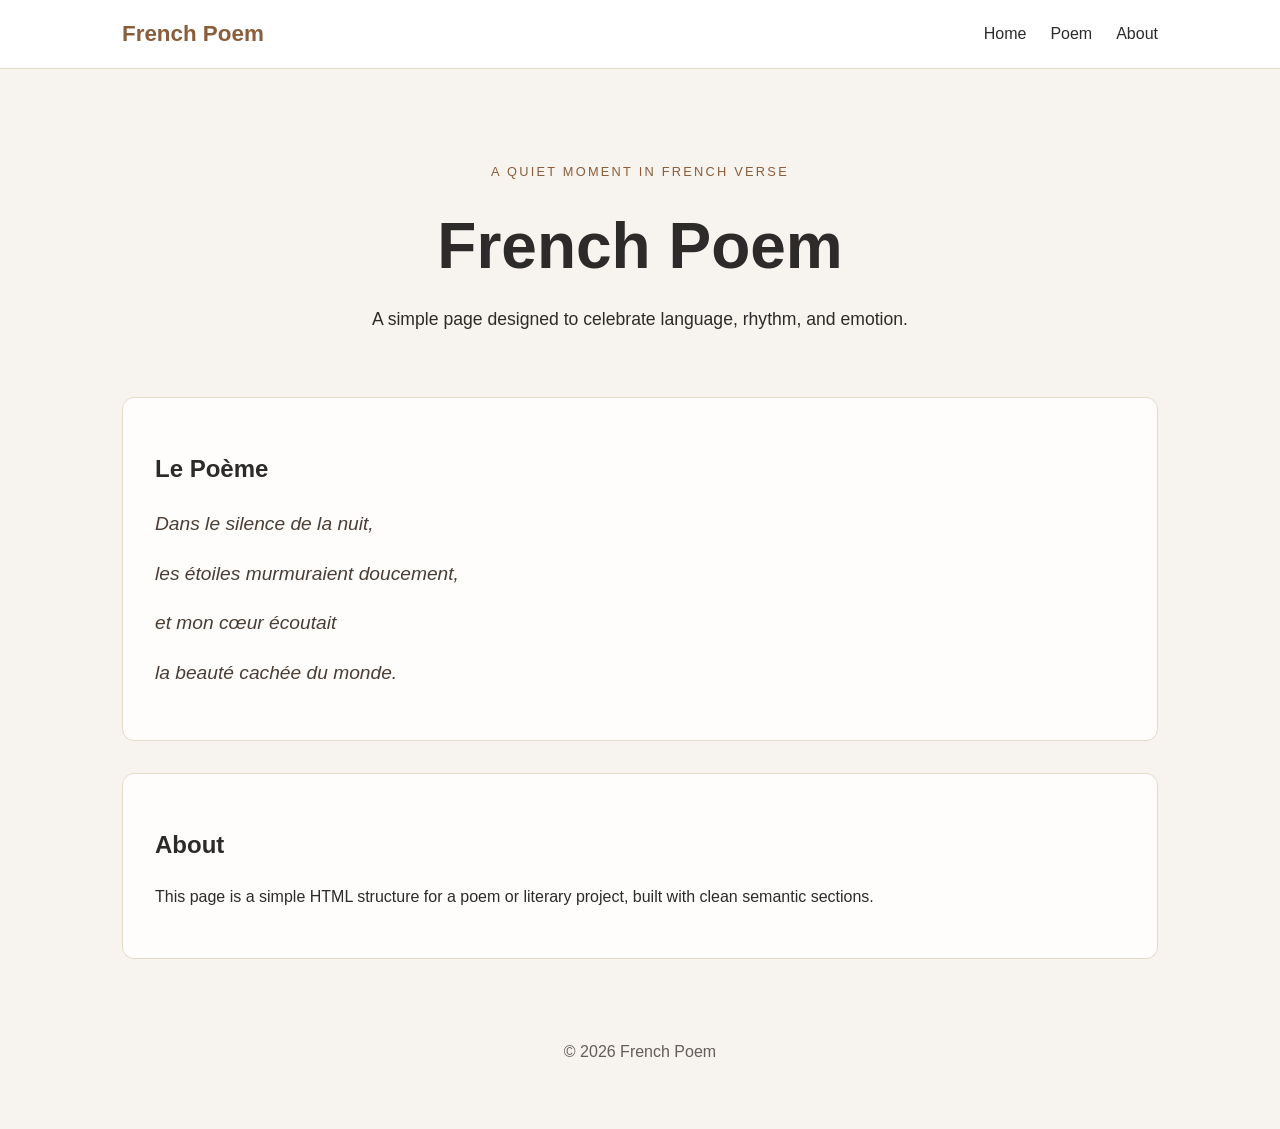
==== French-Poem/index.html @ 1a202169 "Add files via upload" ====
<!DOCTYPE html>
<html lang="en">
  <head>
    <meta charset="UTF-8" />
    <meta name="viewport" content="width=device-width, initial-scale=1.0" />
    <title>French Poem</title>
    <link rel="stylesheet" href="style.css" />
  </head>
  <body>
    <header class="site-header">
      <nav class="nav">
        <div class="brand">French Poem</div>
        <ul>
          <li><a href="#home">Home</a></li>
          <li><a href="#poem">Poem</a></li>
          <li><a href="#about">About</a></li>
        </ul>
      </nav>
    </header>

    <main id="home">
      <section class="hero">
        <p class="tagline">A quiet moment in French verse</p>
        <h1>French Poem</h1>
        <p class="intro">
          A simple page designed to celebrate language, rhythm, and emotion.
        </p>
      </section>

      <section id="poem" class="poem-section">
        <h2>Le Poème</h2>
        <div class="poem">
          <p>Dans le silence de la nuit,</p>
          <p>les étoiles murmuraient doucement,</p>
          <p>et mon cœur écoutait</p>
          <p>la beauté cachée du monde.</p>
        </div>
      </section>

      <section id="about" class="about-section">
        <h2>About</h2>
        <p>
          This page is a simple HTML structure for a poem or literary project,
          built with clean semantic sections.
        </p>
      </section>
    </main>

    <footer class="site-footer">
      <p>© 2026 French Poem</p>
    </footer>
  </body>
</html>
---- French-Poem/style.css ----
:root {
  --bg: #f7f3ee;
  --text: #2d2a2a;
  --accent: #8a5e3b;
  --card: #fffdfb;
  --border: #e7d9c7;
}

* {
  box-sizing: border-box;
}

body {
  margin: 0;
  font-family: Arial, Helvetica, sans-serif;
  background: var(--bg);
  color: var(--text);
  line-height: 1.6;
}

.site-header {
  background: #fff;
  border-bottom: 1px solid var(--border);
}

.nav {
  max-width: 1100px;
  margin: 0 auto;
  padding: 1rem 2rem;
  display: flex;
  justify-content: space-between;
  align-items: center;
}

.brand {
  font-size: 1.4rem;
  font-weight: bold;
  color: var(--accent);
}

.nav ul {
  list-style: none;
  display: flex;
  gap: 1.5rem;
  margin: 0;
  padding: 0;
}

.nav a {
  text-decoration: none;
  color: var(--text);
}

main {
  max-width: 1100px;
  margin: 0 auto;
  padding: 2rem;
}

.hero {
  padding: 3rem 0 2rem;
  text-align: center;
}

.tagline {
  text-transform: uppercase;
  letter-spacing: 0.14rem;
  color: var(--accent);
  font-size: 0.8rem;
}

.hero h1 {
  font-size: clamp(2.5rem, 5vw, 4rem);
  margin: 0.5rem 0;
}

.intro {
  max-width: 700px;
  margin: 0 auto;
  font-size: 1.1rem;
}

.poem-section,
.about-section {
  background: var(--card);
  border: 1px solid var(--border);
  border-radius: 12px;
  padding: 2rem;
  margin-top: 2rem;
}

.poem {
  font-style: italic;
  font-size: 1.2rem;
  color: #4a3d35;
}

.site-footer {
  text-align: center;
  padding: 2rem 1rem 3rem;
  color: #645d5a;
}
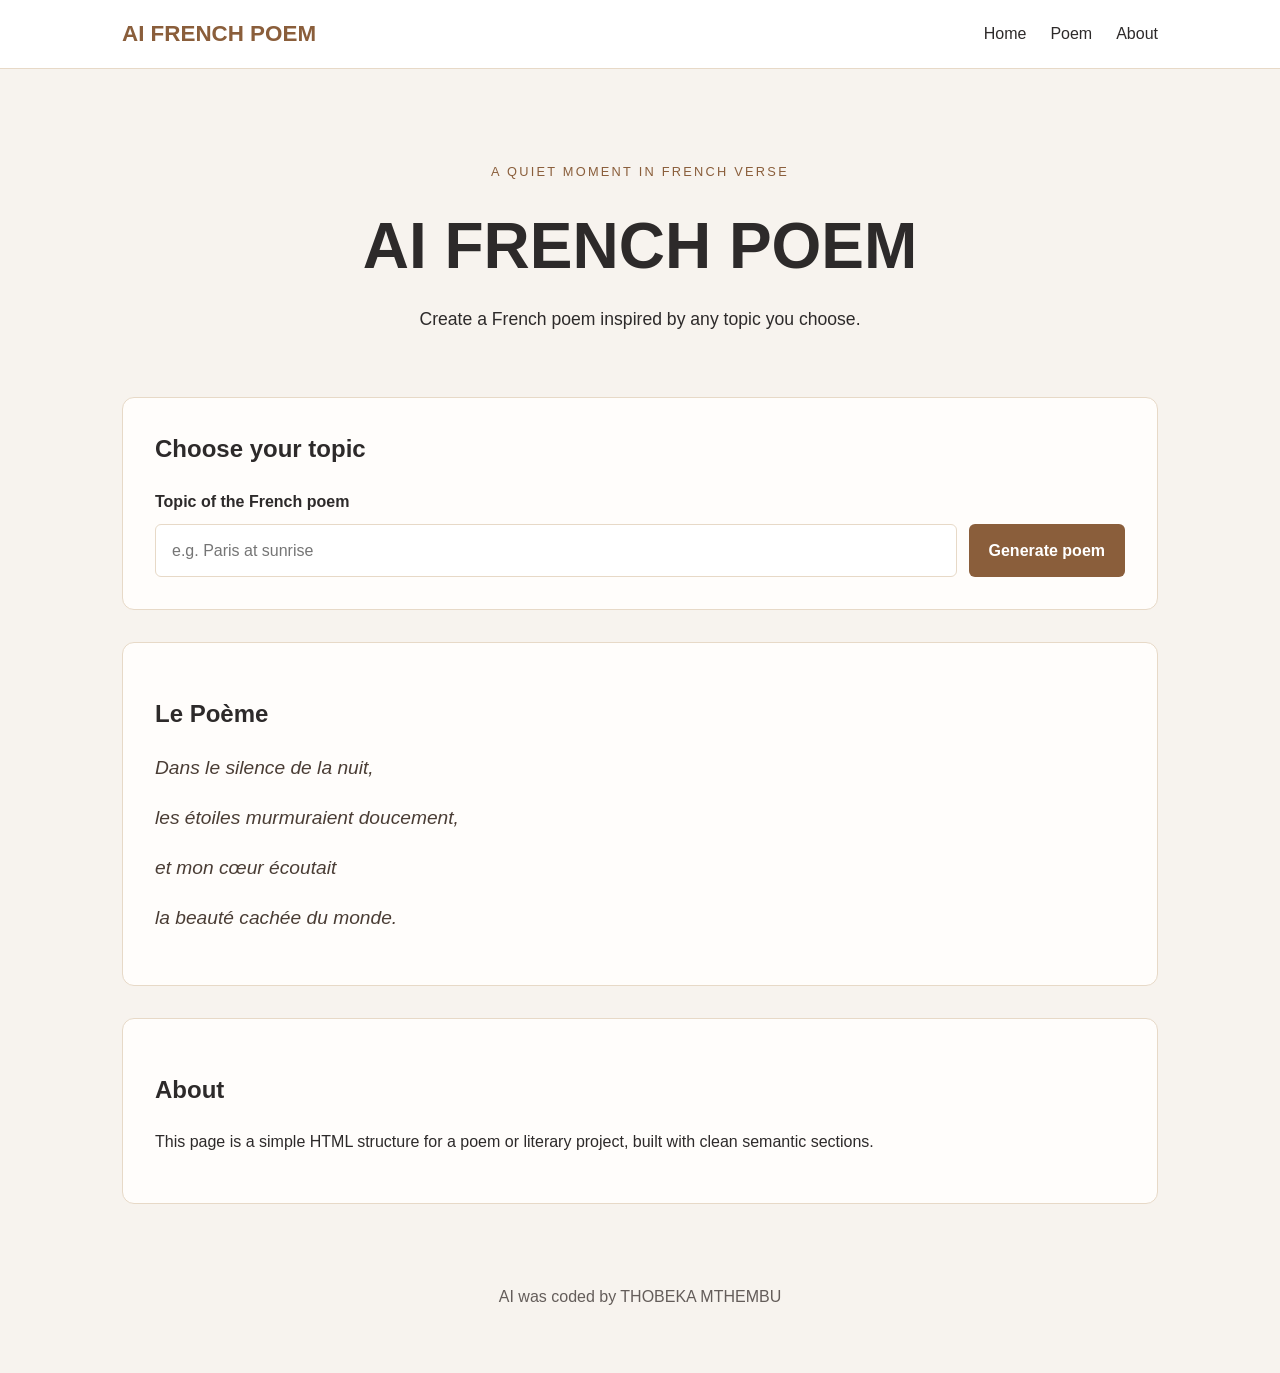
==== commit 974dc46d: "Add files via upload" ====
--- a/French-Poem/index.html
+++ b/French-Poem/index.html
@@ -3,13 +3,13 @@
   <head>
     <meta charset="UTF-8" />
     <meta name="viewport" content="width=device-width, initial-scale=1.0" />
-    <title>French Poem</title>
+    <title>AI FRENCH POEM</title>
     <link rel="stylesheet" href="style.css" />
   </head>
   <body>
     <header class="site-header">
       <nav class="nav">
-        <div class="brand">French Poem</div>
+        <div class="brand">AI FRENCH POEM</div>
         <ul>
           <li><a href="#home">Home</a></li>
           <li><a href="#poem">Poem</a></li>
@@ -21,10 +21,27 @@
     <main id="home">
       <section class="hero">
         <p class="tagline">A quiet moment in French verse</p>
-        <h1>French Poem</h1>
+        <h1>AI FRENCH POEM</h1>
         <p class="intro">
-          A simple page designed to celebrate language, rhythm, and emotion.
+          Create a French poem inspired by any topic you choose.
         </p>
+      </section>
+
+      <section class="prompt-section" aria-labelledby="prompt-title">
+        <h2 id="prompt-title">Choose your topic</h2>
+        <form class="poem-form" action="#poem" method="get">
+          <label for="poem-topic">Topic of the French poem</label>
+          <div class="form-row">
+            <input
+              id="poem-topic"
+              name="topic"
+              type="text"
+              placeholder="e.g. Paris at sunrise"
+              required
+            />
+            <button type="submit">Generate poem</button>
+          </div>
+        </form>
       </section>
 
       <section id="poem" class="poem-section">
@@ -47,7 +64,7 @@
     </main>
 
     <footer class="site-footer">
-      <p>© 2026 French Poem</p>
+      <p>AI was coded by THOBEKA MTHEMBU</p>
     </footer>
   </body>
 </html>
--- a/French-Poem/style.css
+++ b/French-Poem/style.css
@@ -81,12 +81,62 @@
 }
 
 .poem-section,
-.about-section {
+.about-section,
+.prompt-section {
   background: var(--card);
   border: 1px solid var(--border);
   border-radius: 12px;
   padding: 2rem;
   margin-top: 2rem;
+}
+
+.prompt-section h2 {
+  margin-top: 0;
+}
+
+.poem-form {
+  display: grid;
+  gap: 0.6rem;
+}
+
+.poem-form label {
+  font-weight: bold;
+}
+
+.form-row {
+  display: flex;
+  gap: 0.75rem;
+}
+
+.poem-form input {
+  flex: 1;
+  min-width: 0;
+  border: 1px solid var(--border);
+  border-radius: 6px;
+  padding: 0.8rem 1rem;
+  font: inherit;
+  color: var(--text);
+  background: #fff;
+}
+
+.poem-form input:focus {
+  outline: 2px solid var(--accent);
+  outline-offset: 2px;
+}
+
+.poem-form button {
+  border: 0;
+  border-radius: 6px;
+  padding: 0.8rem 1.25rem;
+  font: inherit;
+  font-weight: bold;
+  color: #fff;
+  background: var(--accent);
+  cursor: pointer;
+}
+
+.poem-form button:hover {
+  background: #6f482d;
 }
 
 .poem {
@@ -100,3 +150,22 @@
   padding: 2rem 1rem 3rem;
   color: #645d5a;
 }
+
+@media (max-width: 600px) {
+  .nav {
+    padding: 1rem;
+  }
+
+  .nav ul {
+    gap: 0.75rem;
+    font-size: 0.9rem;
+  }
+
+  main {
+    padding: 1rem;
+  }
+
+  .form-row {
+    flex-direction: column;
+  }
+}
